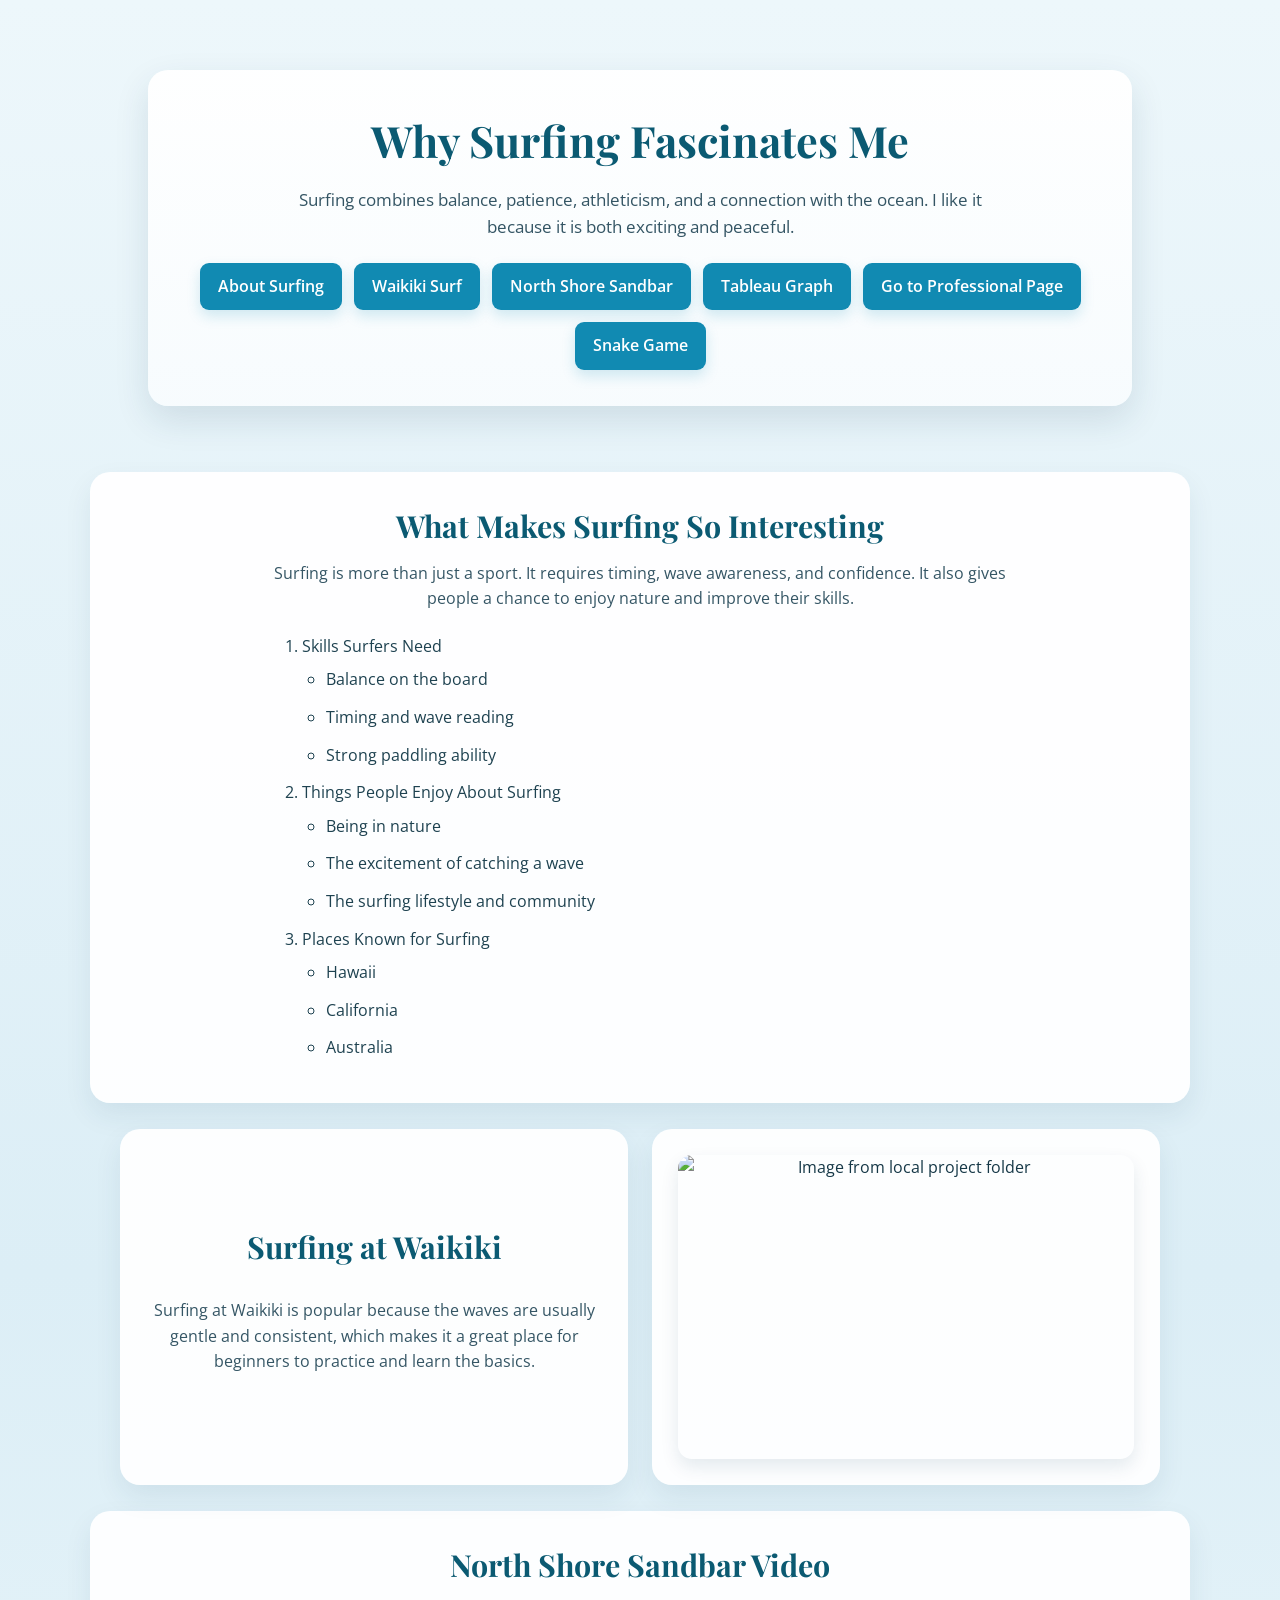
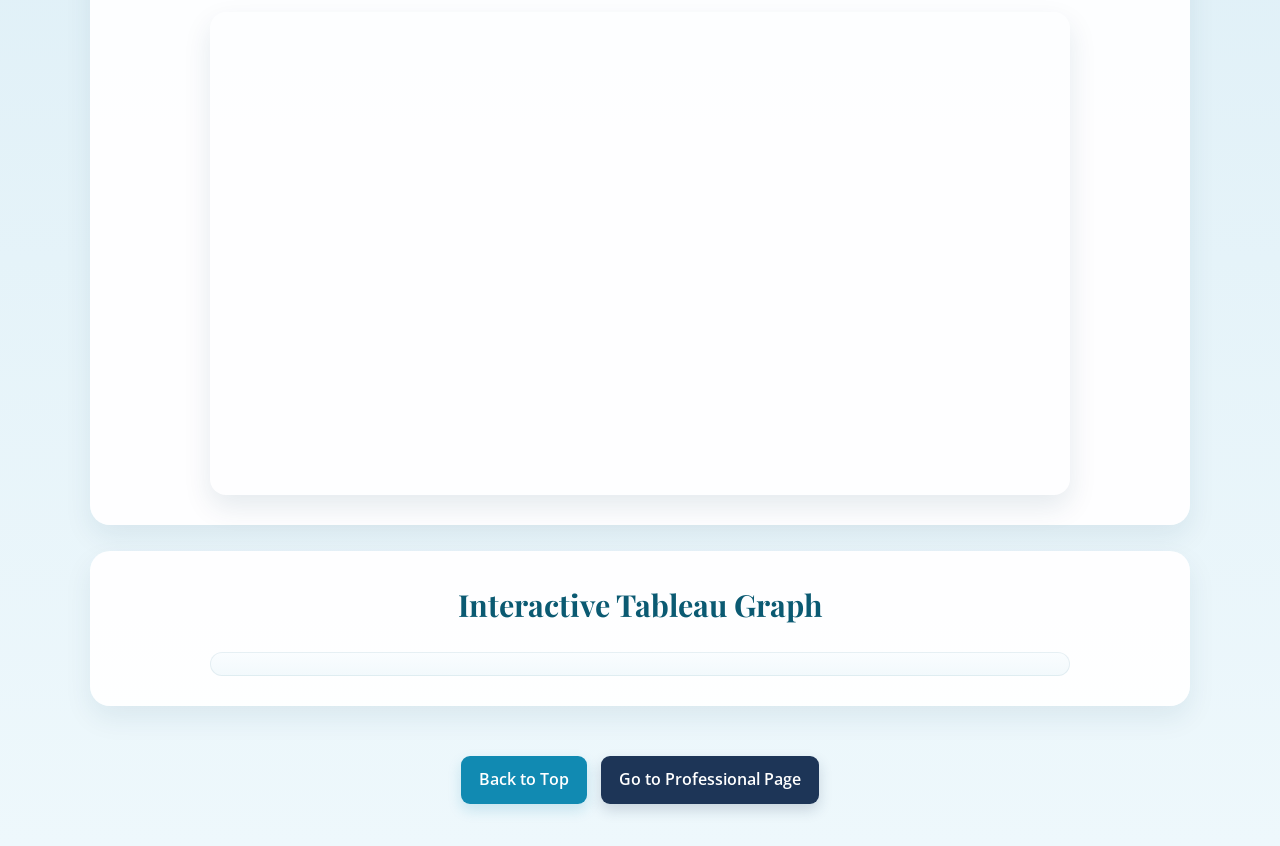
==== fromscratch.html @ 12525a61 "Add files via upload" ====
<!DOCTYPE html>
<html lang="en">
<head>
  <meta charset="UTF-8" />
  <meta name="viewport" content="width=device-width, initial-scale=1.0" />
  <title>Surfing From Scratch</title>

  <link rel="preconnect" href="https://fonts.googleapis.com" />
  <link rel="preconnect" href="https://fonts.gstatic.com" crossorigin />
  <link
    href="https://fonts.googleapis.com/css2?family=Playfair+Display:wght@700&family=Open+Sans:wght@400;600;700&display=swap"
    rel="stylesheet"
  />

<link rel="stylesheet" href="../css/mystyles.css" />
</head>
<body>
  <a class="skip-link" href="#maincontent">Skip to main content</a>

  <div class="page-wrapper">
    <header class="hero" id="top">
      <div class="overlay-box">
        <h1>Why Surfing Fascinates Me</h1>
        <p class="intro-text">
          Surfing combines balance, patience, athleticism, and a connection with the ocean.
          I like it because it is both exciting and peaceful.
        </p>

        <nav class="top-nav">
          <a href="#about">About Surfing</a>
          <a href="#image">Waikiki Surf</a>
          <a href="#video">North Shore Sandbar</a>
          <a href="#graph">Tableau Graph</a>
          <a href="index.html">Go to Professional Page</a>
          <a href="../game.html">Snake Game</a>
        </nav>
      </div>
    </header>

    <main id="maincontent" class="main-content">
      <section class="content-box" id="about">
        <div class="section-inner">
          <h2>What Makes Surfing So Interesting</h2>
          <p>
            Surfing is more than just a sport. It requires timing, wave awareness, and confidence.
            It also gives people a chance to enjoy nature and improve their skills.
          </p>

          <ol class="custom-list">
            <li>
              Skills Surfers Need
              <ul>
                <li>Balance on the board</li>
                <li>Timing and wave reading</li>
                <li>Strong paddling ability</li>
              </ul>
            </li>
            <li>
              Things People Enjoy About Surfing
              <ul>
                <li>Being in nature</li>
                <li>The excitement of catching a wave</li>
                <li>The surfing lifestyle and community</li>
              </ul>
            </li>
            <li>
              Places Known for Surfing
              <ul>
                <li>Hawaii</li>
                <li>California</li>
                <li>Australia</li>
              </ul>
            </li>
          </ol>
        </div>
      </section>

      <section class="image-box" id="image">
        <div class="text-panel">
          <h2>Surfing at Waikiki</h2>
          <p>
            Surfing at Waikiki is popular because the waves are usually gentle and consistent, which makes it a great place for beginners to practice and learn the basics.
          </p>
        </div>

        <div class="photo-panel">
          <img
            src="assets/img/chinas.JPEG"
            alt="Image from local project folder"
            width="900"
            height="600"
            loading="lazy"
          />
        </div>
      </section>

      <section class="content-box" id="video">
        <div class="section-inner">
          <h2>North Shore Sandbar Video</h2>
          

          <div class="video-wrapper">
            <iframe
              src="https://www.youtube.com/embed/ho4u8Y5vXyw"
              title="Surfing YouTube video"
              allow="accelerometer; autoplay; clipboard-write; encrypted-media; gyroscope; picture-in-picture; web-share"
              allowfullscreen>
            </iframe>
          </div>
        </div>
      </section>

      <section class="content-box" id="graph">
        <div class="section-inner">
          <h2>Interactive Tableau Graph</h2>
        

          <div class="tableauPlaceholder" id="tableauViz" style="position: relative;">
            <noscript>
              <a
                href="https://public.tableau.com/views/RegionalSampleWorkbook/Stocks"
                target="_blank"
                rel="noopener noreferrer">
                <img
                  alt="Tableau visualization preview"
                  src="https://public.tableau.com/static/images/Re/RegionalSampleWorkbook/Stocks/1.png"
                  style="border: none"
                />
              </a>
            </noscript>

            <object class="tableauViz" style="display: none;">
              <param name="host_url" value="https%3A%2F%2Fpublic.tableau.com%2F" />
              <param name="embed_code_version" value="3" />
              <param name="site_root" value="" />
              <param name="name" value="RegionalSampleWorkbook/Stocks" />
              <param name="tabs" value="no" />
              <param name="toolbar" value="yes" />
              <param
                name="static_image"
                value="https://public.tableau.com/static/images/Re/RegionalSampleWorkbook/Stocks/1.png"
              />
              <param name="animate_transition" value="yes" />
              <param name="display_static_image" value="yes" />
              <param name="display_spinner" value="yes" />
              <param name="display_overlay" value="yes" />
              <param name="display_count" value="yes" />
              <param name="language" value="en-US" />
            </object>
          </div>
        </div>

        <script type="text/javascript">
          var divElement = document.getElementById("tableauViz");
          var vizElement = divElement.getElementsByTagName("object")[0];
          vizElement.style.width = "100%";
          vizElement.style.height = "820px";
          var scriptElement = document.createElement("script");
          scriptElement.src = "https://public.tableau.com/javascripts/api/viz_v1.js";
          vizElement.parentNode.insertBefore(scriptElement, vizElement);
        </script>
      </section>
    </main>

    <footer class="footer-box">
      <div class="footer-inner">
        <a class="button-link" href="#top">Back to Top</a>
        <a class="button-link secondary-button" href="index.html">Go to Professional Page</a>
      </div>
    </footer>
  </div>
</body>
</html>
---- css/mystyles.css ----
body {
  margin: 0;
  font-family: 'Open Sans', Arial, sans-serif;
  color: #163847;
  line-height: 1.6;
  background: linear-gradient(180deg, #edf7fb 0%, #dceef6 52%, #eef8fc 100%);
}

.skip-link {
  position: absolute;
  left: -9999px;
}

.skip-link:focus {
  left: 12px;
  top: 12px;
  background-color: #ffffff;
  color: #000000;
  padding: 10px 14px;
  border-radius: 6px;
  z-index: 1000;
}

.page-wrapper {
  width: 100%;
  text-align: center;
}

.hero {
  padding: 70px 20px 40px;
}

.overlay-box {
  max-width: 920px;
  margin: 0 auto;
  padding: 36px 32px;
  background: linear-gradient(180deg, rgba(255, 255, 255, 0.96), rgba(248, 252, 254, 0.94));
  border-radius: 20px;
  box-shadow: 0 14px 35px rgba(13, 61, 85, 0.12);
}

h1,
h2 {
  font-family: 'Playfair Display', Georgia, serif;
  color: #0b5a72;
  margin-top: 0;
}

h1 {
  font-size: 2.7rem;
  margin-bottom: 12px;
}

h2 {
  font-size: 1.9rem;
  margin-bottom: 10px;
}

.intro-text {
  max-width: 720px;
  margin: 0 auto 22px;
  color: #345564;
  font-size: 1.05rem;
}

.top-nav {
  display: flex;
  flex-wrap: wrap;
  justify-content: center;
  gap: 12px;
  margin-top: 18px;
}

.top-nav a,
.button-link {
  display: inline-block;
  padding: 11px 18px;
  background-color: #118ab2;
  color: #ffffff;
  text-decoration: none;
  border-radius: 9px;
  font-weight: 600;
  box-shadow: 0 6px 14px rgba(17, 138, 178, 0.18);
}

.top-nav a:hover,
.button-link:hover {
  background-color: #0d6f8f;
}

.secondary-button {
  background-color: #1d3557;
  box-shadow: 0 6px 14px rgba(29, 53, 87, 0.18);
}

.secondary-button:hover {
  background-color: #14263f;
}

.main-content {
  width: 100%;
}

.content-box {
  max-width: 1040px;
  margin: 26px auto;
  padding: 30px;
  background-color: rgba(255, 255, 255, 0.95);
  border-radius: 20px;
  box-shadow: 0 12px 28px rgba(13, 61, 85, 0.08);
}

.section-inner {
  max-width: 860px;
  margin: 0 auto;
}

.section-inner p {
  max-width: 760px;
  margin: 0 auto 12px;
}

.image-box {
  max-width: 1040px;
  margin: 26px auto;
  padding: 0 10px;
  display: flex;
  flex-wrap: wrap;
  justify-content: center;
  align-items: stretch;
  gap: 24px;
}

.text-panel,
.photo-panel {
  flex: 1 1 430px;
  max-width: 470px;
  padding: 26px;
  background-color: rgba(255, 255, 255, 0.95);
  border-radius: 20px;
  box-shadow: 0 12px 28px rgba(13, 61, 85, 0.08);
}

.text-panel {
  display: flex;
  flex-direction: column;
  justify-content: center;
}

.text-panel p,
p {
  color: #355665;
}

.photo-panel {
  display: flex;
  align-items: center;
  justify-content: center;
}

.photo-panel img {
  width: 100%;
  max-width: 100%;
  height: auto;
  display: block;
  border-radius: 14px;
  box-shadow: 0 8px 18px rgba(13, 61, 85, 0.10);
}

.custom-list {
  max-width: 700px;
  margin: 22px auto 0;
  text-align: left;
  padding-left: 24px;
}

.custom-list li {
  margin-bottom: 12px;
  color: #1e4250;
}

.custom-list ul {
  margin-top: 8px;
  padding-left: 24px;
}

.video-wrapper {
  position: relative;
  width: 100%;
  max-width: 860px;
  margin: 22px auto 0;
  overflow: hidden;
  padding-top: 56.25%;
  border-radius: 16px;
  box-shadow: 0 12px 28px rgba(13, 61, 85, 0.10);
}

.video-wrapper iframe {
  position: absolute;
  top: 0;
  left: 0;
  width: 100%;
  height: 100%;
  border: 0;
}

#tableauViz {
  max-width: 900px;
  margin: 22px auto 0;
  padding: 12px;
  background: linear-gradient(180deg, #fafdff 0%, #f2f9fc 100%);
  border-radius: 16px;
  box-shadow: inset 0 0 0 1px rgba(11, 90, 114, 0.08);
}

.footer-box {
  padding: 24px 20px 42px;
}

.footer-inner {
  max-width: 920px;
  margin: 0 auto;
  display: flex;
  flex-wrap: wrap;
  justify-content: center;
  gap: 14px;
}

@media (max-width: 768px) {
  .hero {
    padding: 48px 15px 28px;
  }

  .overlay-box,
  .content-box,
  .text-panel,
  .photo-panel {
    padding: 22px;
  }

  h1 {
    font-size: 2.1rem;
  }

  h2 {
    font-size: 1.55rem;
  }

  .intro-text {
    font-size: 1rem;
  }

  #tableauViz {
    padding: 8px;
  }
}
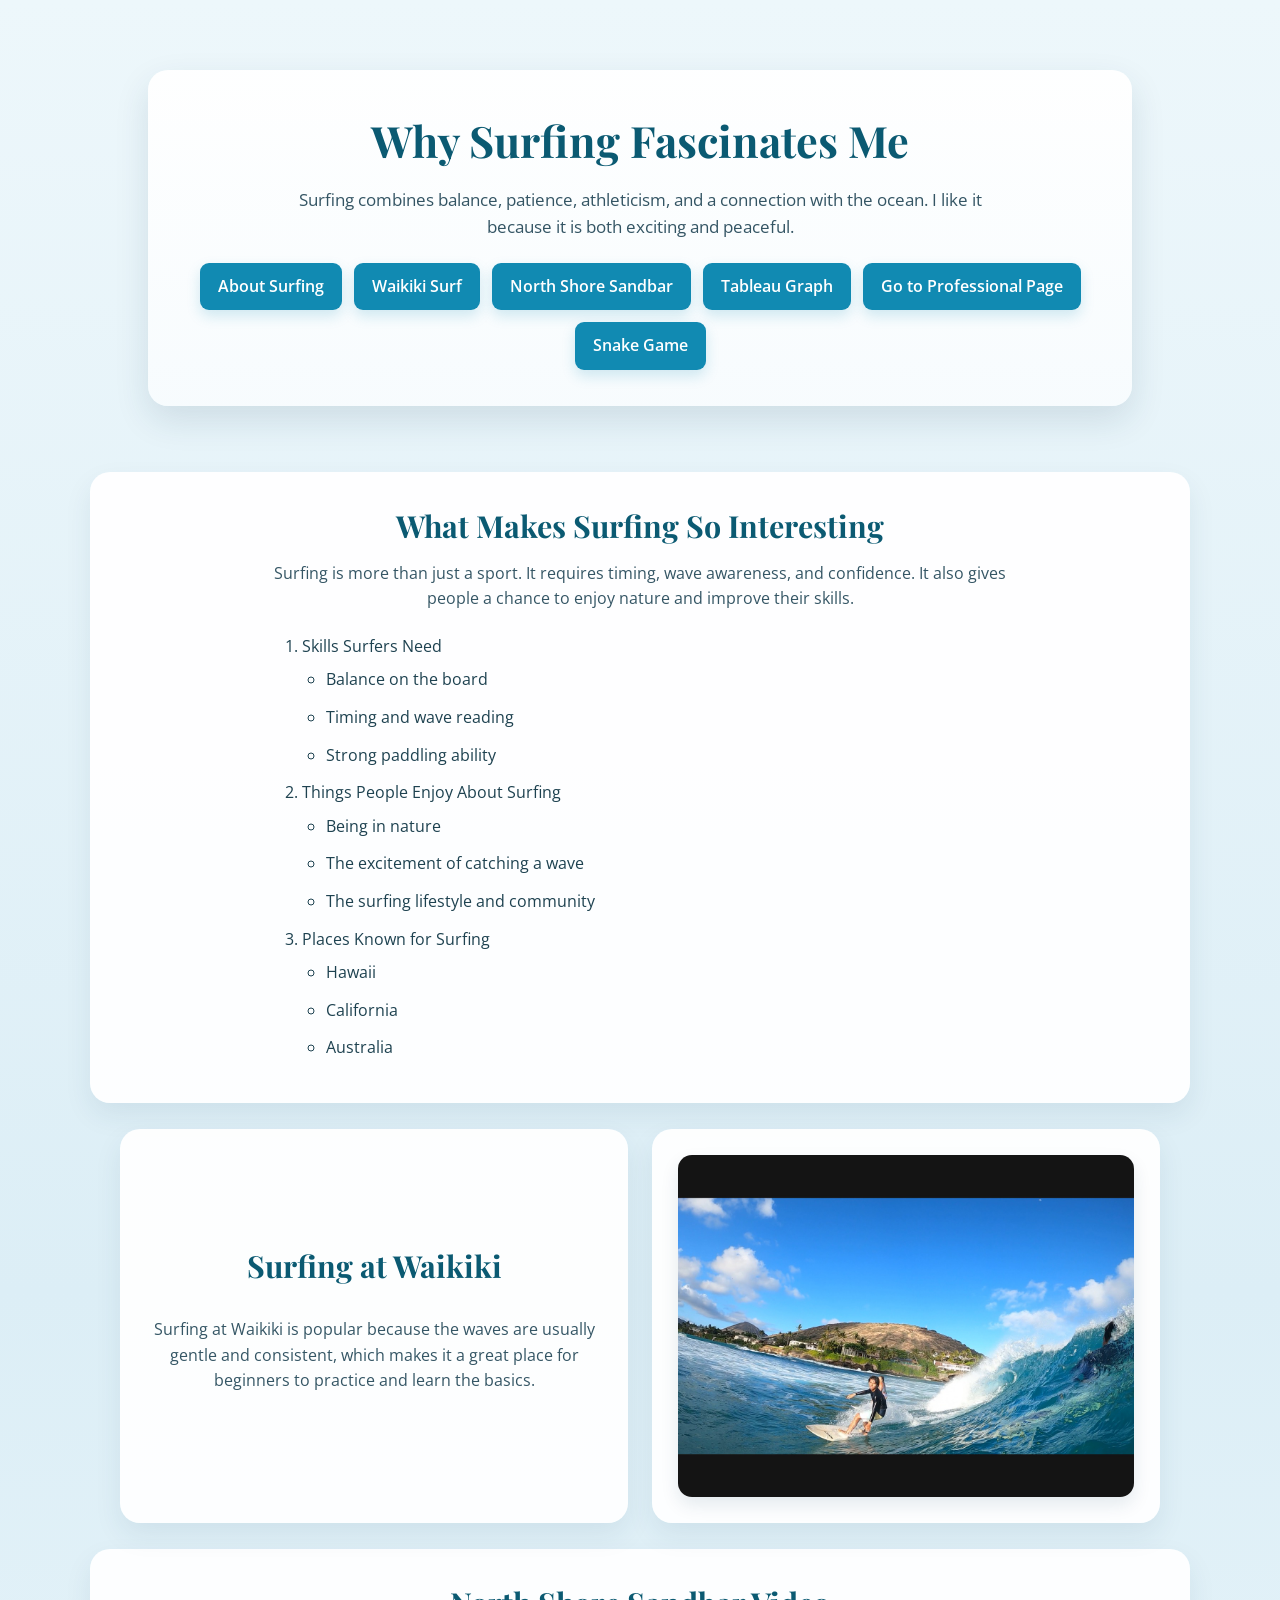
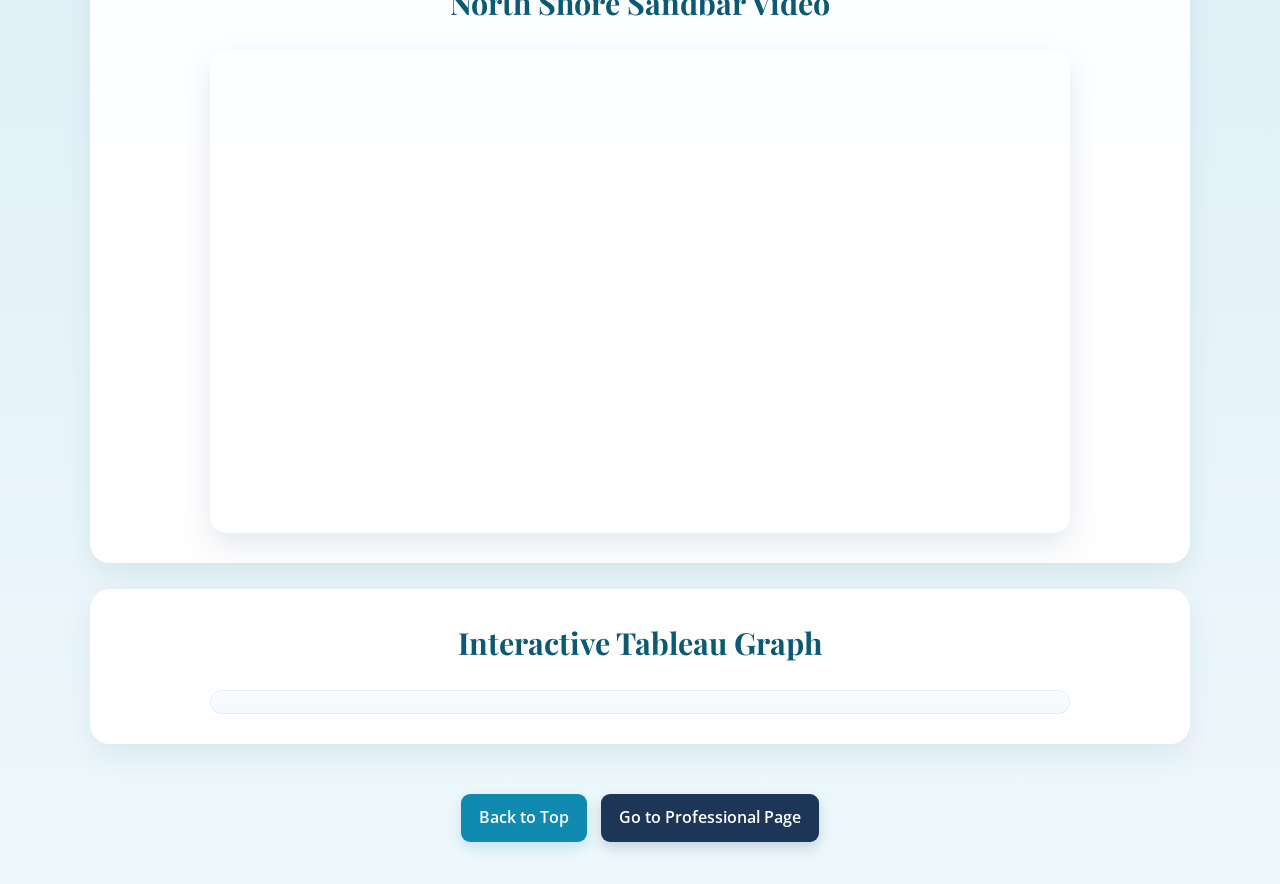
==== commit df607cfa: "Update fromscratch.html" ====
--- a/fromscratch.html
+++ b/fromscratch.html
@@ -12,7 +12,7 @@
     rel="stylesheet"
   />
 
-<link rel="stylesheet" href="../css/mystyles.css" />
+<link rel="stylesheet" href="css/mystyles.css" />
 </head>
 <body>
   <a class="skip-link" href="#maincontent">Skip to main content</a>
@@ -32,7 +32,7 @@
           <a href="#video">North Shore Sandbar</a>
           <a href="#graph">Tableau Graph</a>
           <a href="index.html">Go to Professional Page</a>
-          <a href="../game.html">Snake Game</a>
+          <a href="game.html">Snake Game</a>
         </nav>
       </div>
     </header>
@@ -85,7 +85,7 @@
 
         <div class="photo-panel">
           <img
-            src="assets/img/chinas.JPEG"
+            src="chinas.JPEG"
             alt="Image from local project folder"
             width="900"
             height="600"
@@ -170,4 +170,4 @@
     </footer>
   </div>
 </body>
-</html>+</html>
